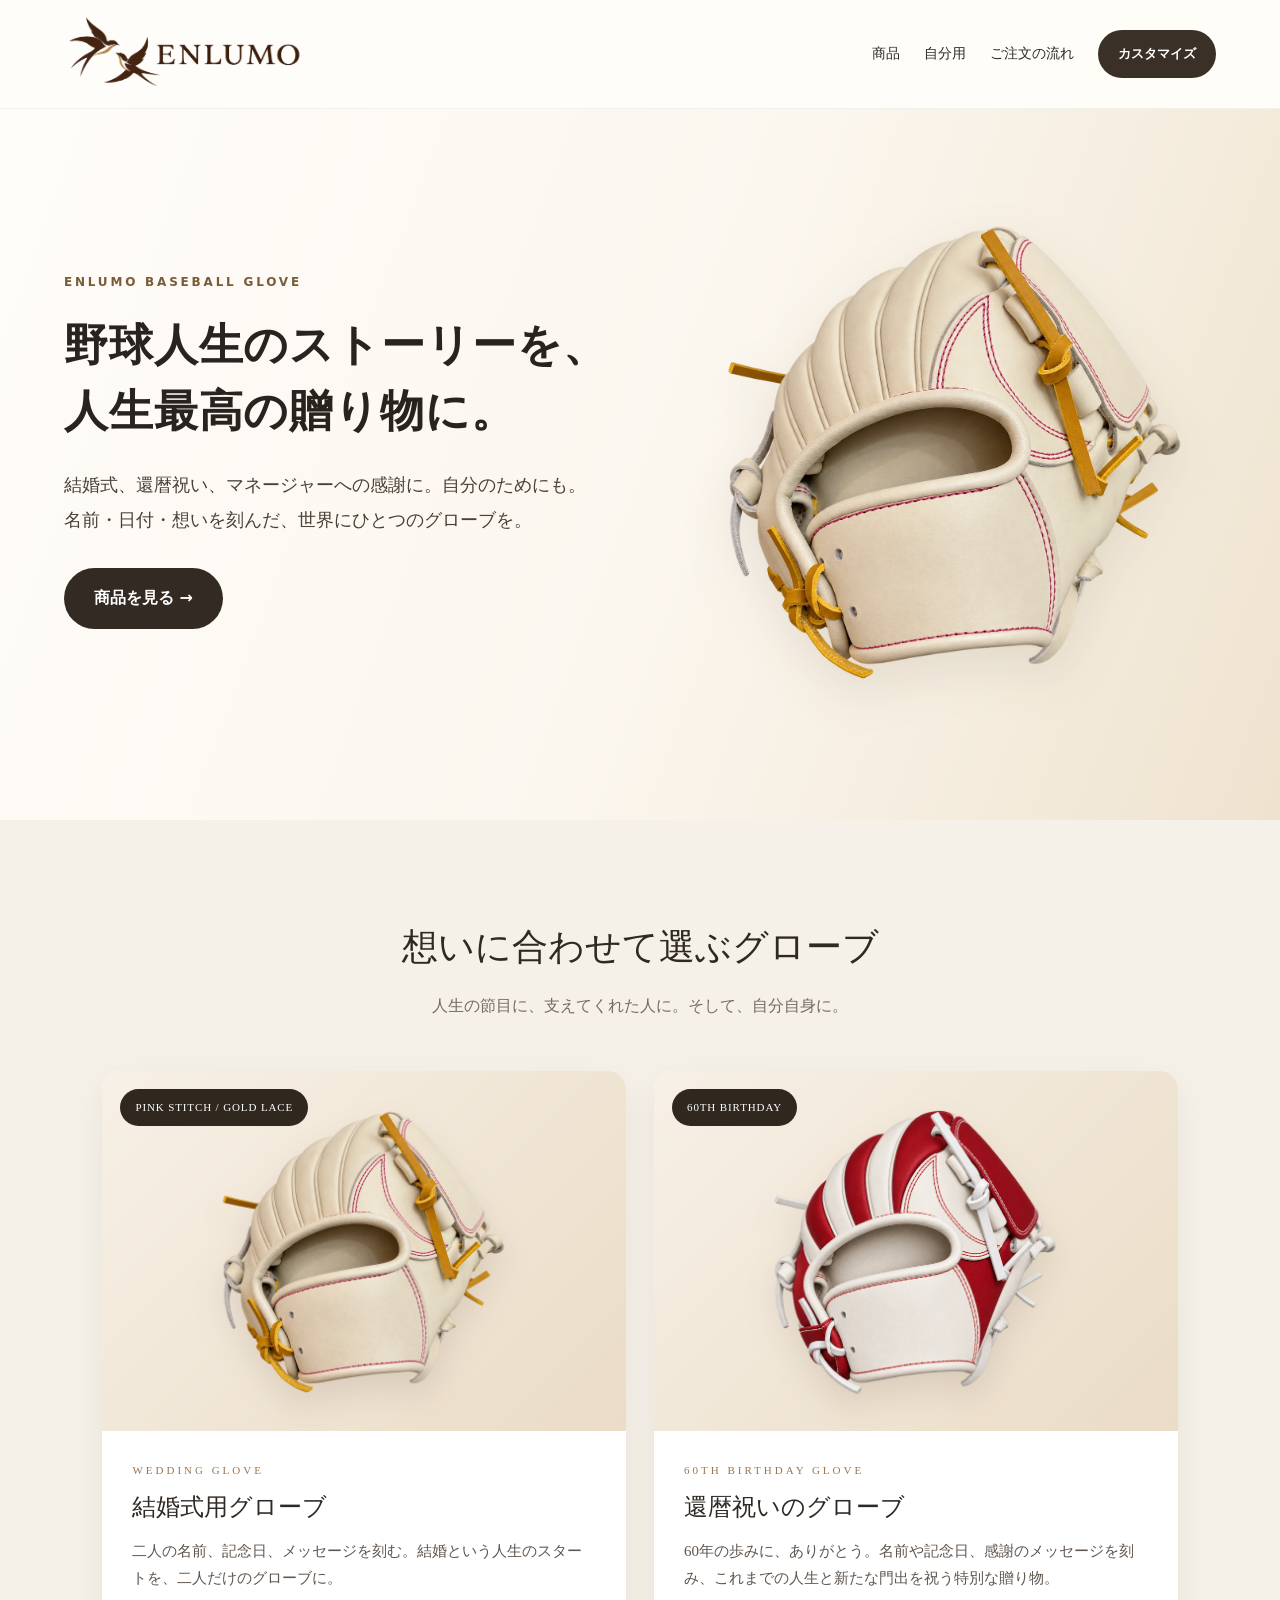
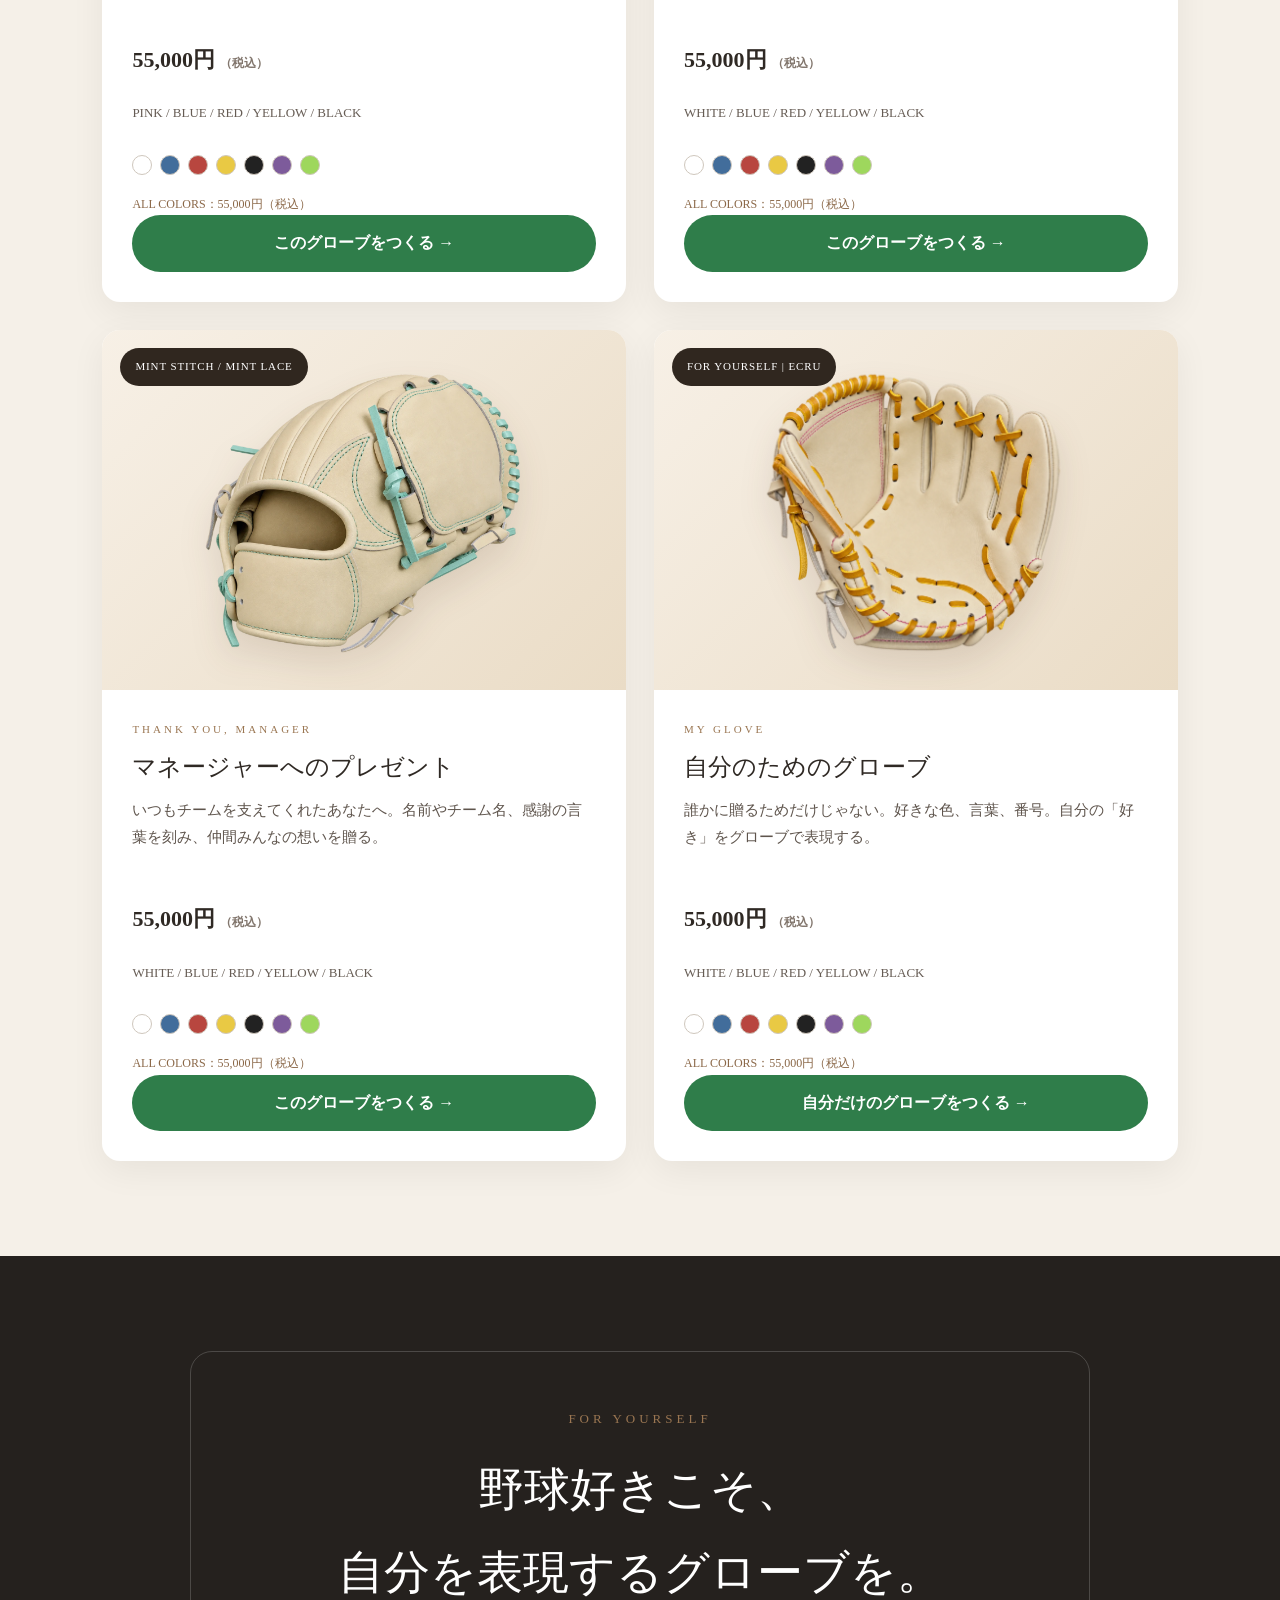
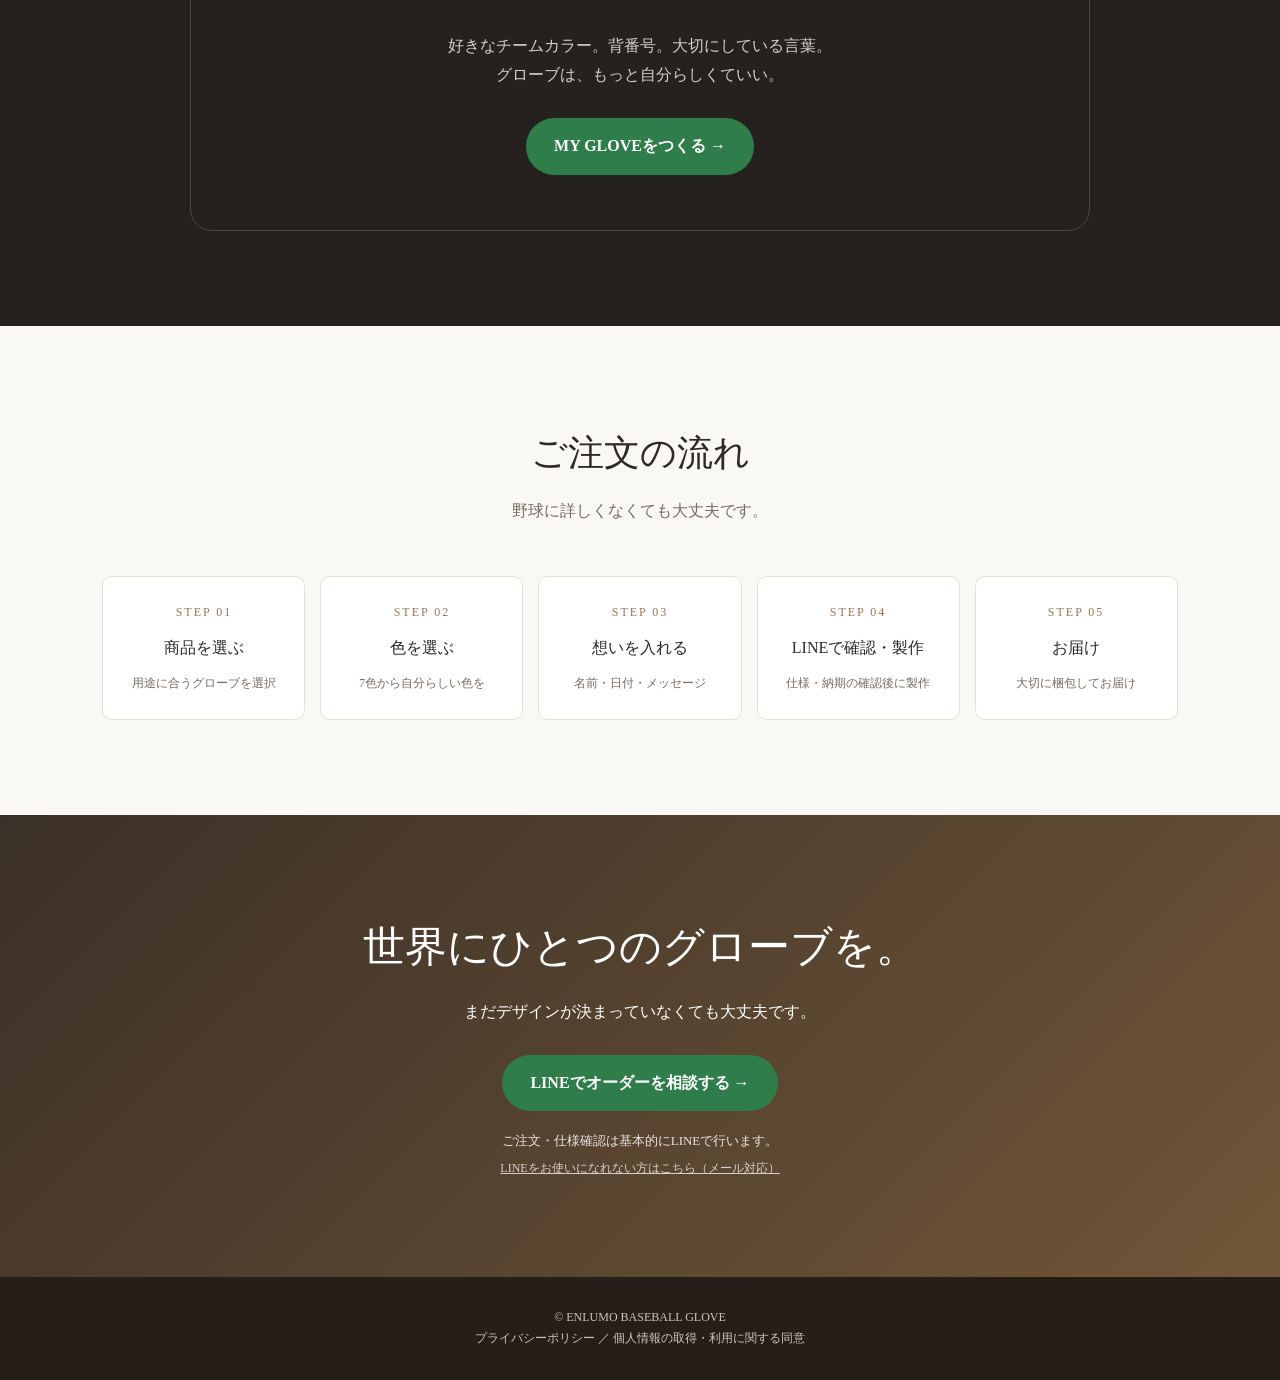
==== index.html @ dfb8d2dd "Update glove order and privacy experience" ====
<!DOCTYPE html>
<html lang="ja">
<head>
  <meta charset="UTF-8">
  <meta name="viewport" content="width=device-width, initial-scale=1.0">
  <title>ENLUMO｜野球好きな誰かにとって、一生の思い出になる。</title>
  <meta name="description" content="結婚式、卒団、自分用、野球観戦。想いを世界にひとつのグローブにするENLUMO。">

  <!-- Google Analytics 4
       下の G-XXXXXXXXXX を取得した測定IDに置き換えると、
       ページ閲覧・商品クリック・購入ボタンクリック等を計測できます。 -->
  <script async src="https://www.googletagmanager.com/gtag/js?id=G-XXXXXXXXXX"></script>
  <script>
    window.dataLayer = window.dataLayer || [];
    function gtag(){dataLayer.push(arguments);}
    gtag('js', new Date());
    gtag('config', 'G-XXXXXXXXXX');
  </script>

  <style>
    *{margin:0;padding:0;box-sizing:border-box}
    html{scroll-behavior:smooth}
    body{
      font-family:"Hiragino Mincho ProN","Yu Mincho",serif;
      color:#2f2924;background:#faf8f4;line-height:1.8;
    }
    a{text-decoration:none;color:inherit}
    header{
      position:fixed;top:0;width:100%;z-index:100;padding:16px 6%;
      display:flex;justify-content:space-between;align-items:center;
      background:rgba(250,248,244,.92);backdrop-filter:blur(10px);
      border-bottom:1px solid rgba(0,0,0,.05)
    }
  .logo{
  display:flex;
  align-items:center;
  gap:14px;
  text-decoration:none;
  flex-shrink:0;
}

/* ライオン */
.logo-lion{
  display:block;
  width:75px;
  height:68px;
  object-fit:contain;
}

/* ENLUMO */
.logo-name{
  font-family:Georgia,"Times New Roman",serif;
  font-size:36px;
  font-weight:400;
  letter-spacing:5px;
  line-height:1;
  color:#8a5a20;
}
    /* 商品カード画像：サイズを統一して枠の歪みを防ぐ */
    .product-visual{
      position:relative;
      height:360px;
      padding:32px;
      display:flex;
      align-items:center;
      justify-content:center;
      overflow:hidden;
      background:linear-gradient(135deg,#f7f0e6 0%,#eadcc6 100%);
    }
    .product-visual img{
      display:block;
      width:100%;
      height:100%;
      object-fit:contain;
      filter:drop-shadow(0 16px 16px rgba(70,45,25,.12));
    }
    .wedding-glove-img,.graduation-glove-img,.personal-glove-img{
      max-width:100%;
      max-height:100%;
    }
    .popular-badge{
      position:absolute;
      top:18px;
      left:18px;
      z-index:3;
      padding:9px 15px;
      border-radius:999px;
      background:#30271f;
      color:#fff;
      font-size:11px;
      letter-spacing:.08em;
    }
    nav{display:flex;gap:22px;align-items:center;font-size:13px}
    .header-btn{background:#3b3027;color:#fff;padding:10px 18px;border-radius:30px}
    .purchase-btn{
      display:inline-block;background:#2f7d4a;color:#fff;padding:14px 28px;
      border-radius:40px;font-weight:700;transition:.25s;border:none;cursor:pointer
    }
    .purchase-btn:hover{transform:translateY(-2px);filter:brightness(.94)}
    .main-btn{
      display:inline-block;background:#3b3027;color:#fff;padding:16px 32px;
      border-radius:40px;transition:.25s
    }
    .main-btn:hover{transform:translateY(-2px);opacity:.88}

    /* Opening */
    #opening{
      position:fixed;inset:0;z-index:9999;display:flex;align-items:center;justify-content:center;
      text-align:center;color:#3b3027;background:radial-gradient(circle at 50% 45%,#fffdf8,#ede5d8 70%);
      backdrop-filter:blur(12px);opacity:1;visibility:visible;pointer-events:auto;
    }
    #opening.is-leaving{animation:openingOut 1s ease 2.6s forwards}
    #opening::before{
      content:"";position:absolute;inset:-20px;
      background:radial-gradient(circle at center,rgba(255,255,255,.13),transparent 45%);
      filter:blur(18px)
    }
    .opening-copy{position:relative;padding:24px;width:100%;animation:copyIn 1.2s ease both}
    .opening-logo{display:block;width:min(620px,82vw);max-height:62vh;object-fit:contain;margin:auto;filter:drop-shadow(0 14px 35px rgba(0,0,0,.18))}
    .opening-copy .opening-logo{margin-bottom:28px}
    .opening-copy small{display:block;letter-spacing:5px;margin-bottom:20px;opacity:.78}
    .opening-copy h1{font-size:clamp(30px,5vw,62px);font-weight:400;line-height:1.55}
    @keyframes copyIn{from{opacity:0;transform:translateY(12px);filter:blur(8px)}to{opacity:1;transform:none;filter:blur(0)}}
    @keyframes openingOut{from{opacity:1;visibility:visible}to{opacity:0;visibility:hidden;pointer-events:none}}

    .hero{
      min-height:100vh;
      padding:145px 5% 85px;
      display:flex;
      align-items:center;
      background:
        radial-gradient(ellipse 78% 88% at 68% 48%,
          rgba(224,204,174,.82) 0%,
          rgba(238,225,205,.68) 46%,
          rgba(250,248,244,0) 78%),
        #faf8f4;
    }
    .hero-inner{width:100%;max-width:1420px;margin:auto;display:grid;grid-template-columns:minmax(0,.9fr) minmax(0,1.1fr);gap:38px;align-items:center}
    .eyebrow{font-size:13px;letter-spacing:4px;color:#9a7652;margin-bottom:18px}
    .hero h1 span{
  display:block;
  white-space:nowrap;
}
    .hero-text p{font-size:17px;margin-bottom:32px}
    .glove-box{
  position:relative;
  display:flex;
  align-items:flex-end;
  justify-content:center;

  background:transparent;
  box-shadow:none;
  border-radius:0;
  overflow:visible;

  min-height:610px;
}

.hero-glove{
  position:relative;
  z-index:2;

  display:block;
  width:100%;
  max-width:830px;
  height:auto;

  object-fit:contain;

  filter:none;
}

.glove-box img{
  display:block;
  height:auto;
  object-fit:contain;
}

    section{padding:95px 8%}
    .container{max-width:1200px;margin:auto}
    .section-title{text-align:center;font-size:36px;font-weight:400;margin-bottom:12px}
    .section-lead{text-align:center;color:#766b61;margin-bottom:50px}
    .products{background:#f5f0e8}
    .product-grid{display:grid;grid-template-columns:repeat(2,minmax(0,1fr));gap:28px;align-items:stretch}
    .product-card{
      position:relative;background:#fff;border-radius:18px;overflow:hidden;
      box-shadow:0 10px 35px rgba(0,0,0,.06);display:flex;flex-direction:column;min-width:0
    }
    .product-image{
      height:245px;display:flex;justify-content:center;align-items:center;font-size:105px;
      background:linear-gradient(135deg,#eee5d7,#d8c4a7)
    }
    .product-content{padding:30px;display:flex;flex-direction:column;flex:1}
    .product-label{font-size:11px;letter-spacing:3px;color:#9a7652;margin-bottom:6px}
    .product-content h3{font-size:24px;font-weight:400;margin-bottom:8px}
    .product-copy{font-size:15px;color:#5f554d;margin-bottom:18px}
    .price{font-size:22px;font-weight:700;margin:12px 0 4px}
    .tax{font-size:12px;color:#82766d}
    .colors{margin:18px 0;font-size:13px;color:#665c54}
    .premium{font-size:12px;color:#8b6848;margin-top:7px}
    .popular{
      position:absolute;top:16px;left:16px;z-index:2;background:#2f2924;color:white;
      padding:7px 12px;border-radius:30px;font-size:11px;letter-spacing:1px
    }
    .color-dots{display:flex;gap:8px;margin:12px 0}
    .dot{width:20px;height:20px;border-radius:50%;border:1px solid #cfc7bd}
    .white{background:#fff}.blue{background:#426d9b}.red{background:#b8463f}
    .yellow{background:#e9c944}.black{background:#222}.purple{background:#7d5b9b}.lime{background:#9ed75d}
    .self-section{background:#25211e;color:#fff}
    .self-section .section-lead{color:#d6cec7}
    .self-card{max-width:900px;margin:auto;text-align:center;padding:55px 35px;border:1px solid rgba(255,255,255,.18);border-radius:22px}
    .self-card h3{font-size:clamp(28px,4vw,46px);font-weight:400;margin-bottom:18px}
    .self-card p{color:#d6cec7;margin-bottom:28px}
    .interior{background:#fff}
    .interior-head{text-align:center;max-width:800px;margin:0 auto 45px}
    .interior-head .question{font-size:18px;color:#9a7652;margin-bottom:10px}
    .interior-head h2{font-size:clamp(30px,5vw,48px);font-weight:400}
    .interior-grid{display:grid;grid-template-columns:repeat(3,1fr);gap:22px}
    .interior-card{background:#faf8f4;padding:34px 25px;border-radius:16px;text-align:center}
    .interior-icon{font-size:55px;margin-bottom:15px}
    .interior-card h3{font-weight:500;margin-bottom:8px}
    .interior-card p{font-size:13px;color:#766b61}
    .flow{background:#faf8f4}
    .flow-grid{display:grid;grid-template-columns:repeat(5,1fr);gap:15px}
    .flow-card{text-align:center;padding:25px 15px;border:1px solid #e8dfd4;border-radius:10px;background:#fff}
    .step{font-size:12px;color:#9a7652;letter-spacing:2px}
    .flow-card h3{font-size:16px;margin:10px 0;font-weight:500}
    .flow-card p{font-size:12px;color:#766b61}
    .cta{background:linear-gradient(135deg,#3b3027,#715638);color:#fff;text-align:center}
    .cta .section-title{font-size:42px}.cta p{margin-bottom:28px}
    footer{background:#251e19;color:#cfc6bd;text-align:center;padding:30px;font-size:12px}

    .product-copy{min-height:72px}
    .product-content .purchase-btn{
      margin-top:auto;
      width:100%;
      text-align:center;
      box-sizing:border-box;
    }
    .product-content br{display:none}

    @media(max-width:1100px) and (min-width:851px){
      .product-grid{grid-template-columns:repeat(2,minmax(0,1fr))}
    }

    @media(max-width:850px){
      nav a:not(.header-btn){display:none}
     .logo-lion{
  width:52px;
  height:48px;
}

.logo-name{
  font-size:24px;
  letter-spacing:3px;
}
      .hero{padding:120px 7% 60px}
      .hero-inner{grid-template-columns:1fr;gap:20px}
      .hero-text{text-align:center}.glove-box{min-height:390px}.hero-glove{width:100%;max-width:620px}
      section{padding:70px 6%}.section-title{font-size:28px}
      .product-grid,.interior-grid,.flow-grid{grid-template-columns:1fr}
      .product-visual{height:330px;padding:24px}
      .product-image{height:210px}
    }
  
    /* Readable, balanced introduction */
    header{padding:14px clamp(20px,5vw,72px);gap:20px;background:rgba(255,253,249,.97)}
    nav{font-size:14px;gap:24px;font-family:system-ui,-apple-system,sans-serif}
    .header-btn{font-size:13px;font-weight:650;padding:12px 20px;white-space:nowrap}
    .hero{min-height:min(820px,100svh);padding:146px clamp(24px,5vw,84px) 64px;background:linear-gradient(110deg,#fffdfa 0%,#fbf6ee 55%,#efe3cf 100%)}
    .hero-inner{max-width:1360px;grid-template-columns:minmax(0,1.12fr) minmax(0,1fr);gap:48px}
    .hero-text{min-width:0}.hero .eyebrow{font:700 12px/1.5 system-ui,-apple-system,sans-serif;letter-spacing:2.8px;color:#795b38;margin-bottom:22px}
    .hero h1{font-size:clamp(34px,3.4vw,56px);font-weight:600;line-height:1.5;letter-spacing:.02em;color:#29231f;margin-bottom:24px}
    .hero-text p{font-size:18px;line-height:1.95;color:#4a4038;margin-bottom:30px}
    .hero .main-btn{font-family:system-ui,-apple-system,sans-serif;font-size:16px;font-weight:650;min-height:54px;padding:16px 30px;background:#332a23}
    .glove-box{min-width:0;min-height:420px;align-items:center}.hero-glove{width:100%;max-width:600px;filter:drop-shadow(0 18px 24px rgba(73,50,24,.10))}
    @media(max-width:850px){
      header{padding:10px 20px;gap:12px}nav{gap:0}.header-btn{padding:11px 16px}
      .hero{padding:114px 22px 44px;min-height:auto;background:linear-gradient(150deg,#fffdfa 0%,#f7f0e5 75%,#eee0ca 100%)}
      .hero-inner{grid-template-columns:1fr;gap:24px}.hero-text{text-align:left}
      .hero .eyebrow{font-size:11px;letter-spacing:2px;margin-bottom:16px}
      .hero h1{font-size:clamp(23px,6.9vw,40px);line-height:1.55;margin-bottom:18px;letter-spacing:0}
      .hero-text p{font-size:16px;line-height:1.9;margin-bottom:24px}.hero-text p br{display:none}
      .hero .main-btn{width:100%;max-width:360px;min-height:52px;text-align:center;font-size:16px}
      .glove-box{min-height:0}.hero-glove{width:100%;max-width:440px;max-height:380px;object-fit:contain}
    }
    @media(prefers-reduced-motion:reduce){html{scroll-behavior:auto}*{animation:none!important;transition:none!important}}

  </style>
<link rel="stylesheet" href="./brand.css"></head>
<body>
  <div id="opening" aria-hidden="true">
    <div class="opening-copy">
      <img class="opening-logo" src="./enlumo-logo-swallows.webp" alt="" width="620" height="202" fetchpriority="high">
      <h1>野球好きな誰かにとって、<br>一生の思い出になる。</h1>
    </div>
  </div>

 <header>
  <a href="./index.html" class="logo" aria-label="ENLUMO トップへ">
<img class="brand-lockup" src="./enlumo-logo-swallows.webp" alt="ENLUMO" width="240" height="52">
  </a>

  <nav>
    <a href="#products">商品</a>
    <a href="#personal">自分用</a>
    <a href="#flow">ご注文の流れ</a>
    <a href="./custom/" class="sim-btn header-btn">カスタマイズ</a>
  </nav>
</header>

  <main>
    <section class="hero">
      <div class="hero-inner">
        <div class="hero-text">
          <div class="eyebrow">ENLUMO BASEBALL GLOVE</div>
          <h1>野球人生のストーリーを、<br>
            人生最高の贈り物に。
          </h1>
          <p>結婚式、還暦祝い、マネージャーへの感謝に。自分のためにも。<br>
          名前・日付・想いを刻んだ、世界にひとつのグローブを。</p>
          <a href="#products" class="main-btn" onclick="track('hero_products')">商品を見る →</a>
        </div>
        <div class="glove-box">
  <img
    src="./enlumo-photo-gold-hero.webp"
    alt="ENLUMO オリジナルグローブ"
    class="hero-glove"
  >
</div>
      </div>
    </section>

    <section class="products" id="products">
      <div class="container">
        <h2 class="section-title">想いに合わせて選ぶグローブ</h2>
        <p class="section-lead">人生の節目に、支えてくれた人に。そして、自分自身に。</p>
        <div class="product-grid">

          <article class="product-card">
            <div class="product-visual wedding-visual">
  <span class="popular-badge">PINK STITCH / GOLD LACE</span>

  <img
    src="./enlumo-photo-gold-hero.webp"
    alt="ENLUMO 結婚式用グローブ"
    class="wedding-glove-img"
  >
</div>
            <div class="product-content">
              <div class="product-label">WEDDING GLOVE</div>
              <h3>結婚式用グローブ</h3>
              <p class="product-copy">二人の名前、記念日、メッセージを刻む。結婚という人生のスタートを、二人だけのグローブに。</p>
              <div class="price">55,000円 <span class="tax">（税込）</span></div>
              <div class="colors">PINK / BLUE / RED / YELLOW / BLACK</div>
              <div class="color-dots"><i class="dot white"></i><i class="dot blue"></i><i class="dot red"></i><i class="dot yellow"></i><i class="dot black"></i><i class="dot purple"></i><i class="dot lime"></i></div>
              <div class="premium">ALL COLORS：55,000円（税込）</div>
              <br><a href="./custom/" class="purchase-btn" onclick="track('buy_wedding')">このグローブをつくる →</a>
            </div>
          </article>

          <article class="product-card">
            <div class="product-visual graduation-visual">
              <span class="popular-badge">60TH BIRTHDAY</span>
              <img src="./enlumo-kanreki-red-white.webp"
                   alt="ENLUMO 還暦祝いのグローブ"
                   class="graduation-glove-img">
            </div>
            <div class="product-content">
              <div class="product-label">60TH BIRTHDAY GLOVE</div>
              <h3>還暦祝いのグローブ</h3>
              <p class="product-copy">60年の歩みに、ありがとう。名前や記念日、感謝のメッセージを刻み、これまでの人生と新たな門出を祝う特別な贈り物。</p>
              <div class="price">55,000円 <span class="tax">（税込）</span></div>
              <div class="colors">WHITE / BLUE / RED / YELLOW / BLACK</div>
              <div class="color-dots"><i class="dot white"></i><i class="dot blue"></i><i class="dot red"></i><i class="dot yellow"></i><i class="dot black"></i><i class="dot purple"></i><i class="dot lime"></i></div>
              <div class="premium">ALL COLORS：55,000円（税込）</div>
              <br><a href="./custom/" class="purchase-btn" onclick="track('buy_kanreki')">このグローブをつくる →</a>
            </div>
          </article>

          <article class="product-card">
            <div class="product-visual graduation-visual">
              <span class="popular-badge">MINT STITCH / MINT LACE</span>
              <img src="./enlumo-photo-mint-hero.webp"
                   alt="ENLUMO マネージャーへのプレゼント"
                   class="graduation-glove-img">
            </div>
            <div class="product-content">
              <div class="product-label">THANK YOU, MANAGER</div>
              <h3>マネージャーへのプレゼント</h3>
              <p class="product-copy">いつもチームを支えてくれたあなたへ。名前やチーム名、感謝の言葉を刻み、仲間みんなの想いを贈る。</p>
              <div class="price">55,000円 <span class="tax">（税込）</span></div>
              <div class="colors">WHITE / BLUE / RED / YELLOW / BLACK</div>
              <div class="color-dots"><i class="dot white"></i><i class="dot blue"></i><i class="dot red"></i><i class="dot yellow"></i><i class="dot black"></i><i class="dot purple"></i><i class="dot lime"></i></div>
              <div class="premium">ALL COLORS：55,000円（税込）</div>
              <br><a href="./custom/" class="purchase-btn" onclick="track('buy_manager')">このグローブをつくる →</a>
            </div>
          </article>



          <article class="product-card" id="myglove">
            <div class="product-visual personal-visual">
              <span class="popular-badge">FOR YOURSELF | ECRU</span>
              <img src="./custom/photo-front.webp"
                   alt="ENLUMO 自分のためのグローブ"
                   class="personal-glove-img">
            </div>
            <div class="product-content">
              <div class="product-label">MY GLOVE</div>
              <h3>自分のためのグローブ</h3>
              <p class="product-copy">誰かに贈るためだけじゃない。好きな色、言葉、番号。自分の「好き」をグローブで表現する。</p>
              <div class="price">55,000円 <span class="tax">（税込）</span></div>
              <div class="colors">WHITE / BLUE / RED / YELLOW / BLACK</div>
              <div class="color-dots"><i class="dot white"></i><i class="dot blue"></i><i class="dot red"></i><i class="dot yellow"></i><i class="dot black"></i><i class="dot purple"></i><i class="dot lime"></i></div>
              <div class="premium">ALL COLORS：55,000円（税込）</div>
              <br><a href="./custom/" class="purchase-btn" onclick="track('buy_myglove')">自分だけのグローブをつくる →</a>
            </div>
          </article>

        </div>
      </div>
    </section>

    <section class="self-section" id="personal">
      <div class="container">
        <div class="self-card">
          <div class="eyebrow">FOR YOURSELF</div>
          <h3>野球好きこそ、<br>自分を表現するグローブを。</h3>
          <p>好きなチームカラー。背番号。大切にしている言葉。<br>グローブは、もっと自分らしくていい。</p>
          <a href="./custom/" class="purchase-btn" onclick="track('myglove_cta')">MY GLOVEをつくる →</a>
        </div>
      </div>
    </section>

    <section class="flow" id="flow">
      <div class="container">
        <h2 class="section-title">ご注文の流れ</h2>
        <p class="section-lead">野球に詳しくなくても大丈夫です。</p>
        <div class="flow-grid">
          <div class="flow-card"><div class="step">STEP 01</div><h3>商品を選ぶ</h3><p>用途に合うグローブを選択</p></div>
          <div class="flow-card"><div class="step">STEP 02</div><h3>色を選ぶ</h3><p>7色から自分らしい色を</p></div>
          <div class="flow-card"><div class="step">STEP 03</div><h3>想いを入れる</h3><p>名前・日付・メッセージ</p></div>
          <div class="flow-card"><div class="step">STEP 04</div><h3>LINEで確認・製作</h3><p>仕様・納期の確認後に製作</p></div>
          <div class="flow-card"><div class="step">STEP 05</div><h3>お届け</h3><p>大切に梱包してお届け</p></div>
        </div>
      </div>
    </section>

    <section class="cta">
      <div class="container">
        <h2 class="section-title">世界にひとつのグローブを。</h2>
        <p>まだデザインが決まっていなくても大丈夫です。</p>
        <a href="https://lin.ee/WQajS4j" target="_blank" rel="noopener noreferrer" class="purchase-btn" onclick="track('bottom_contact')">LINEでオーダーを相談する →</a>
        <p style="font-size:13px;margin:18px 0 0;opacity:.85">ご注文・仕様確認は基本的にLINEで行います。</p>
        <a href="./contact.html?method=email" style="font-size:12px;text-decoration:underline;opacity:.75">LINEをお使いになれない方はこちら（メール対応）</a>
      </div>
    </section>
  </main>

  <footer>© ENLUMO BASEBALL GLOVE<br><a href="./privacy.html#privacy-policy">プライバシーポリシー</a> ／ <a href="./consent.html">個人情報の取得・利用に関する同意</a></footer>

  <script>
    // GA4 カスタムイベント。測定ID設定後に商品別クリックを確認できます。
    function track(eventName){
      if(typeof gtag === 'function'){
        gtag('event', eventName, {
          page_path: location.pathname,
          page_title: document.title
        });
      }
    }
    // どのセクションまで見られたかを計測
    const seen = new Set();
    const observer = new IntersectionObserver(entries => {
      entries.forEach(entry => {
        if(entry.isIntersecting && entry.target.id && !seen.has(entry.target.id)){
          seen.add(entry.target.id);
          track('view_section_' + entry.target.id);
        }
      });
    }, {threshold:.35});
    document.querySelectorAll('section[id]').forEach(el => observer.observe(el));
  </script>
  <script>
    // Show the ENLUMO introduction on every visit, including browser back/forward restores.
    (() => {
      const overlay = document.getElementById('opening');
      if (!overlay) return;
      const reducedMotion = window.matchMedia('(prefers-reduced-motion: reduce)');
      let reducedMotionTimer;
      const finishIntro = () => {
        overlay.hidden = true;
        overlay.setAttribute('aria-hidden', 'true');
      };
      const playIntro = () => {
        window.clearTimeout(reducedMotionTimer);
        overlay.hidden = false;
        overlay.setAttribute('aria-hidden', 'false');
        overlay.classList.remove('is-leaving');
        void overlay.offsetWidth;
        if (reducedMotion.matches) {
          // Keep the branded opening screen visible without motion.
          reducedMotionTimer = window.setTimeout(finishIntro, 2200);
          return;
        }
        overlay.classList.add('is-leaving');
      };
      overlay.addEventListener('animationend', event => {
        if (event.animationName === 'openingOut') {
          overlay.setAttribute('aria-hidden', 'true');
          overlay.hidden = true;
        }
      });
      window.addEventListener('pageshow', playIntro);
    })();
  </script>
</body>
</html>
---- brand.css ----
/* ENLUMO brand lockup */
.brand-lockup{display:block;width:240px;height:80px;object-fit:contain;object-position:center;max-width:none}
.site-brand{display:inline-flex;align-items:center;flex-shrink:0;text-decoration:none}
@media(max-width:600px){.brand-lockup{width:180px;height:60px}header .back,header .back-btn{max-width:45%;text-align:right;line-height:1.5;font-size:12px}}

@media(max-width:360px){.brand-lockup{width:150px;height:50px}}
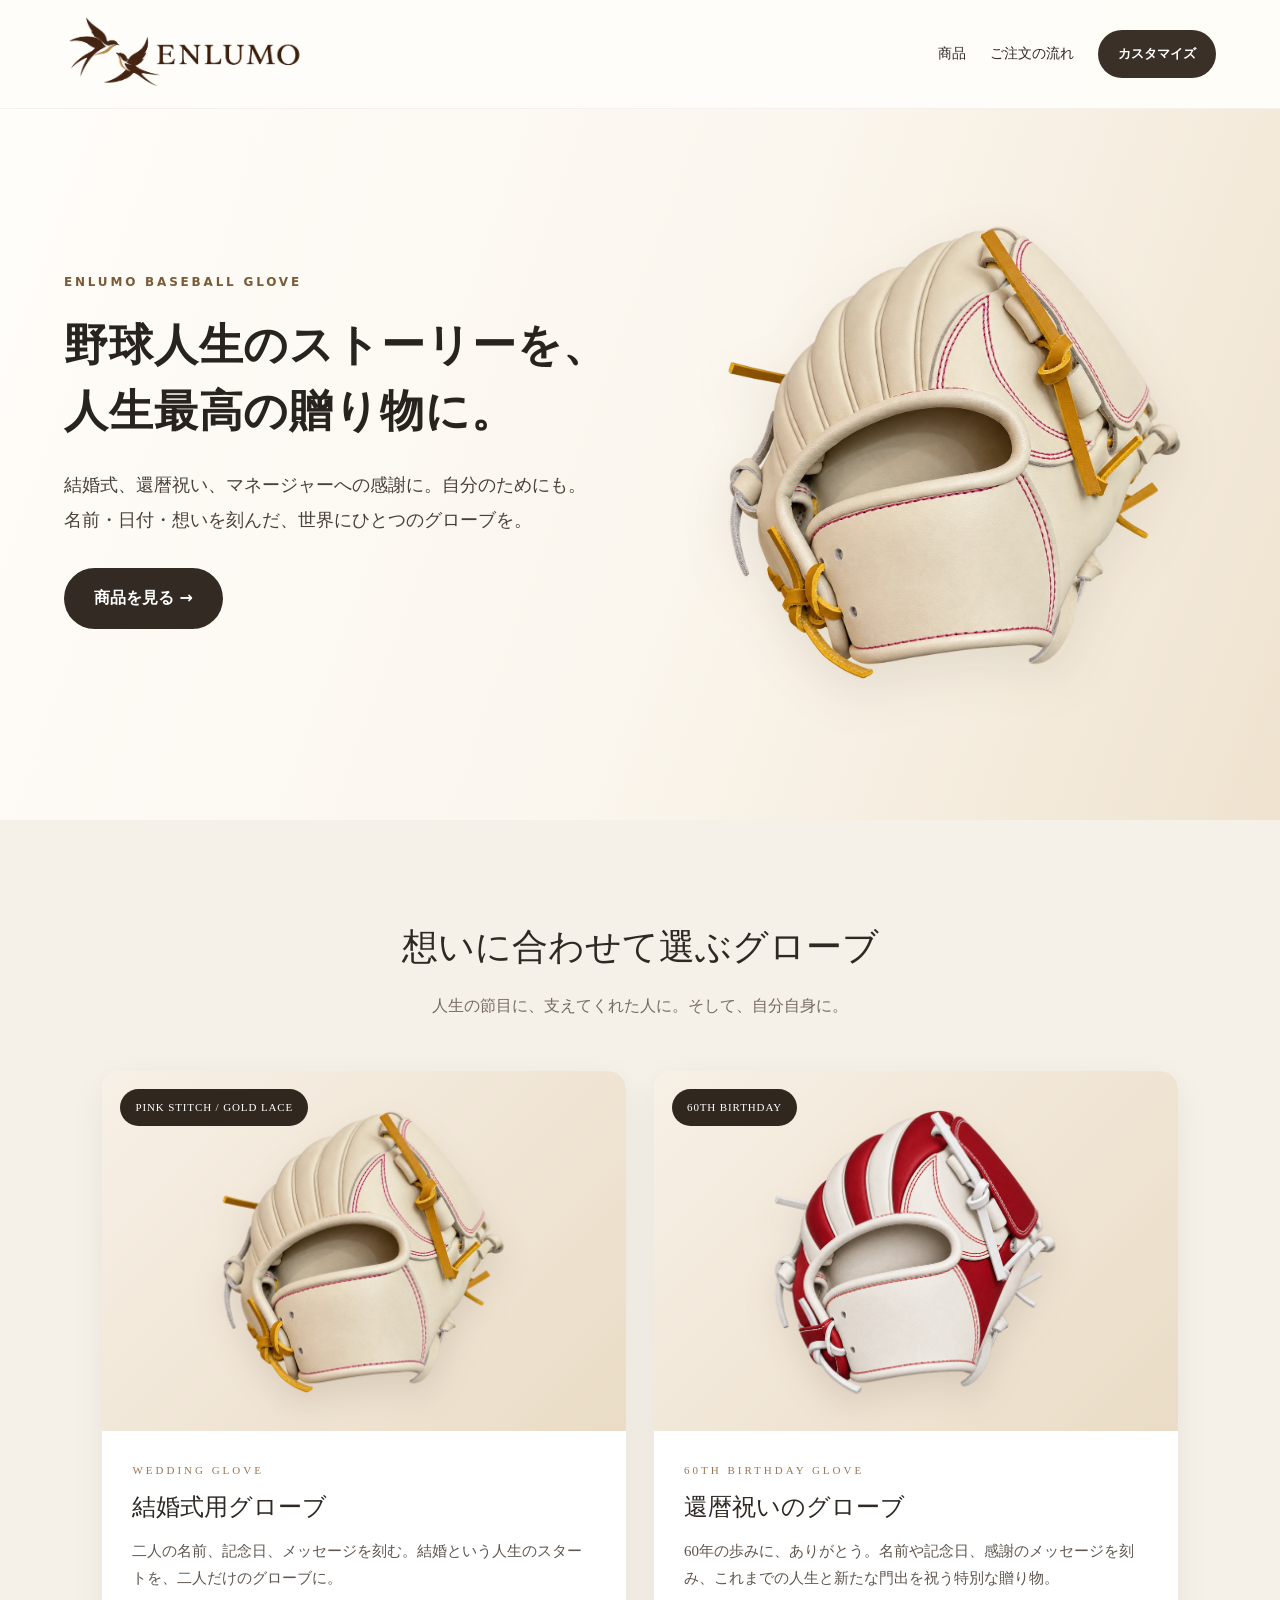
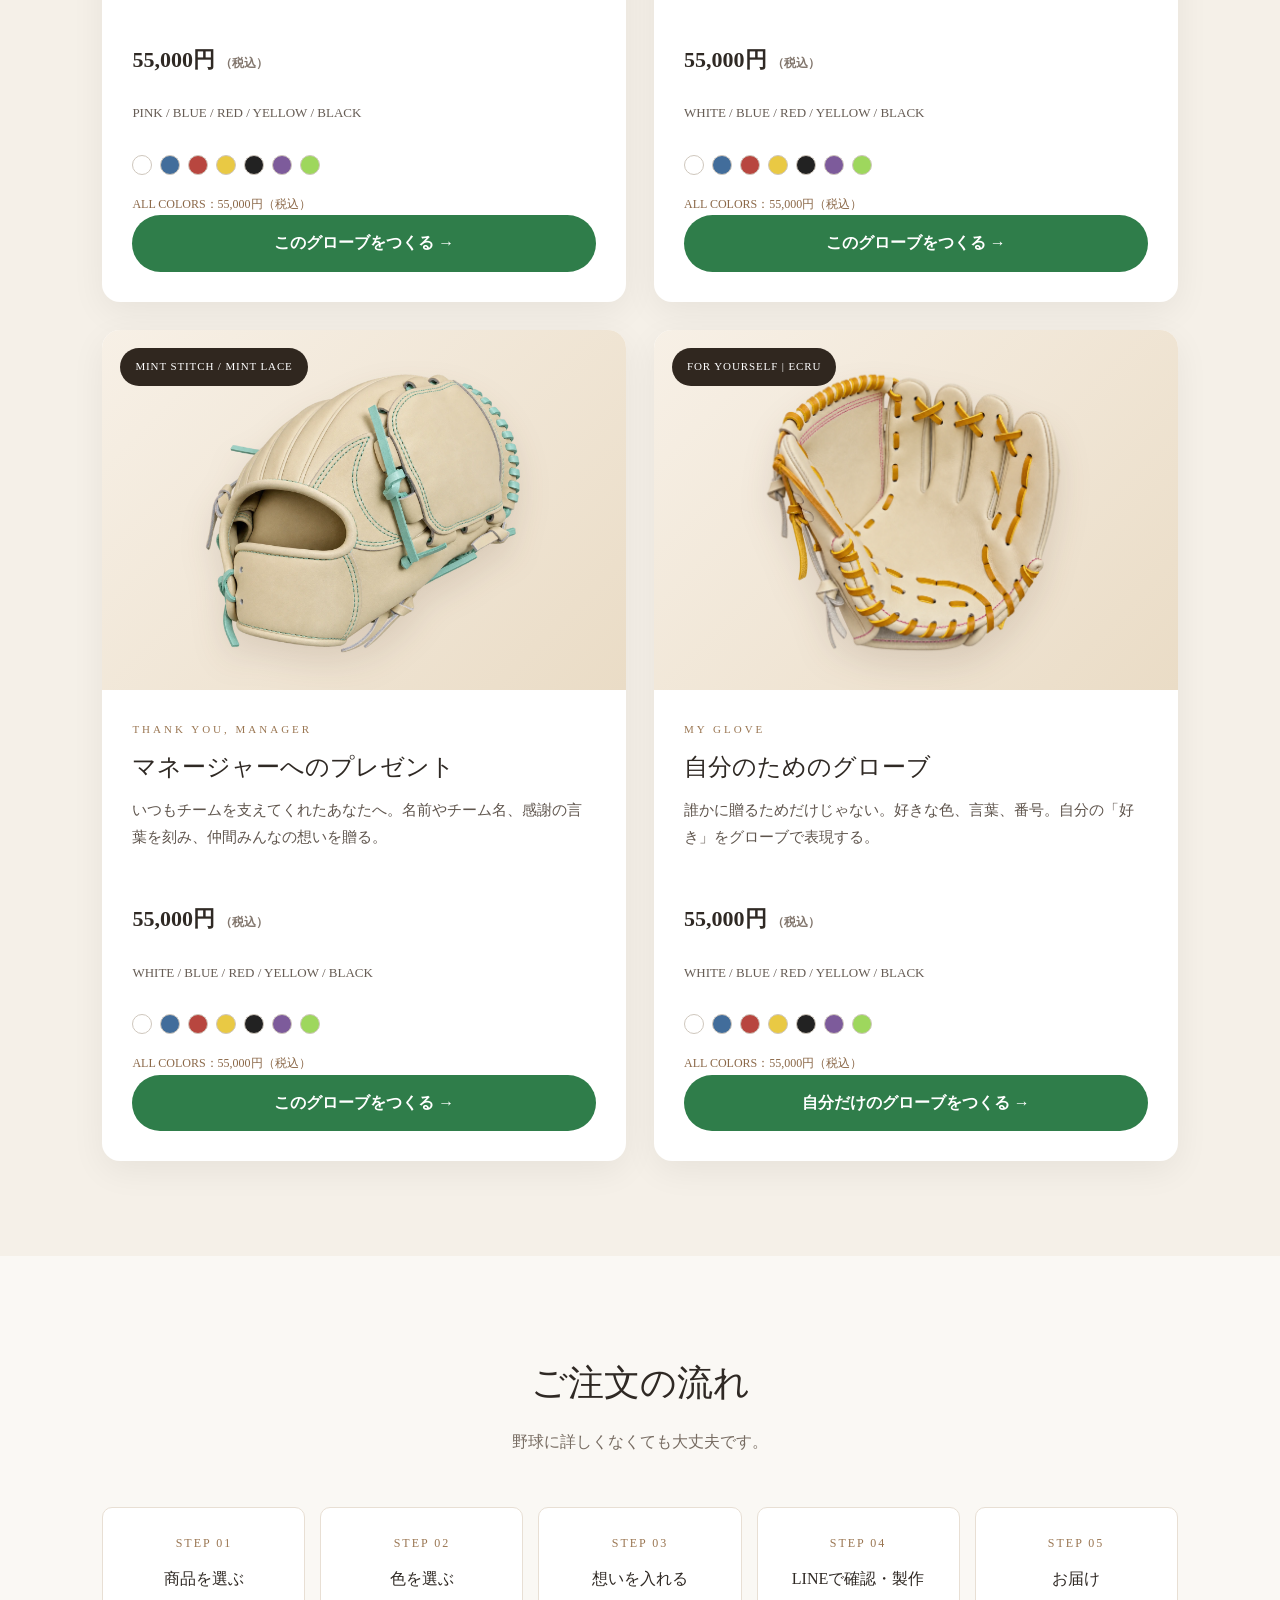
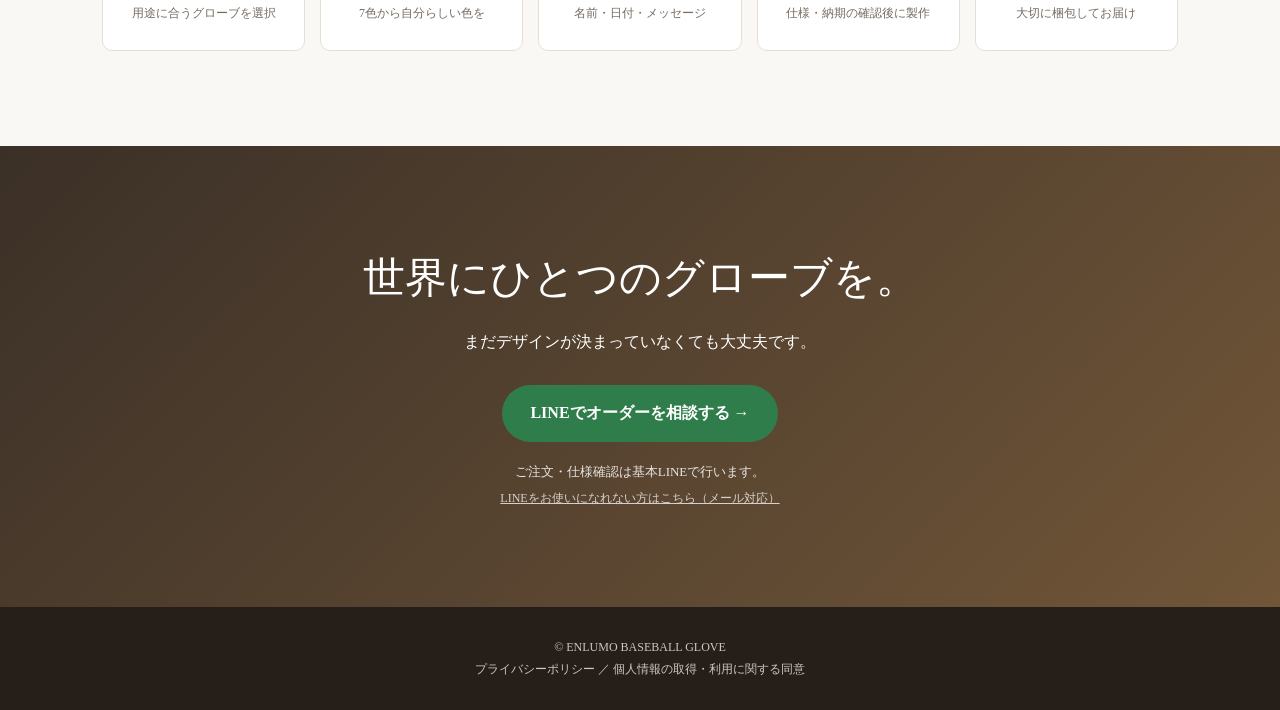
==== commit 37e160a4: "Simplify homepage navigation and personal CTA" ====
--- a/index.html
+++ b/index.html
@@ -109,7 +109,11 @@
       text-align:center;color:#3b3027;background:radial-gradient(circle at 50% 45%,#fffdf8,#ede5d8 70%);
       backdrop-filter:blur(12px);opacity:1;visibility:visible;pointer-events:auto;
     }
+    #opening[hidden]{display:none}
     #opening.is-leaving{animation:openingOut 1s ease 2.6s forwards}
+    @media(max-width:850px){
+      #opening{backdrop-filter:none}
+    }
     #opening::before{
       content:"";position:absolute;inset:-20px;
       background:radial-gradient(circle at center,rgba(255,255,255,.13),transparent 45%);
@@ -121,7 +125,7 @@
     .opening-copy small{display:block;letter-spacing:5px;margin-bottom:20px;opacity:.78}
     .opening-copy h1{font-size:clamp(30px,5vw,62px);font-weight:400;line-height:1.55}
     @keyframes copyIn{from{opacity:0;transform:translateY(12px);filter:blur(8px)}to{opacity:1;transform:none;filter:blur(0)}}
-    @keyframes openingOut{from{opacity:1;visibility:visible}to{opacity:0;visibility:hidden;pointer-events:none}}
+    @keyframes openingOut{from{opacity:1}to{opacity:0}}
 
     .hero{
       min-height:100vh;
@@ -206,11 +210,6 @@
     .dot{width:20px;height:20px;border-radius:50%;border:1px solid #cfc7bd}
     .white{background:#fff}.blue{background:#426d9b}.red{background:#b8463f}
     .yellow{background:#e9c944}.black{background:#222}.purple{background:#7d5b9b}.lime{background:#9ed75d}
-    .self-section{background:#25211e;color:#fff}
-    .self-section .section-lead{color:#d6cec7}
-    .self-card{max-width:900px;margin:auto;text-align:center;padding:55px 35px;border:1px solid rgba(255,255,255,.18);border-radius:22px}
-    .self-card h3{font-size:clamp(28px,4vw,46px);font-weight:400;margin-bottom:18px}
-    .self-card p{color:#d6cec7;margin-bottom:28px}
     .interior{background:#fff}
     .interior-head{text-align:center;max-width:800px;margin:0 auto 45px}
     .interior-head .question{font-size:18px;color:#9a7652;margin-bottom:10px}
@@ -289,7 +288,7 @@
   </style>
 <link rel="stylesheet" href="./brand.css"></head>
 <body>
-  <div id="opening" aria-hidden="true">
+  <div id="opening" aria-hidden="true" hidden>
     <div class="opening-copy">
       <img class="opening-logo" src="./enlumo-logo-swallows.webp" alt="" width="620" height="202" fetchpriority="high">
       <h1>野球好きな誰かにとって、<br>一生の思い出になる。</h1>
@@ -303,7 +302,6 @@
 
   <nav>
     <a href="#products">商品</a>
-    <a href="#personal">自分用</a>
     <a href="#flow">ご注文の流れ</a>
     <a href="./custom/" class="sim-btn header-btn">カスタマイズ</a>
   </nav>
@@ -422,16 +420,6 @@
       </div>
     </section>
 
-    <section class="self-section" id="personal">
-      <div class="container">
-        <div class="self-card">
-          <div class="eyebrow">FOR YOURSELF</div>
-          <h3>野球好きこそ、<br>自分を表現するグローブを。</h3>
-          <p>好きなチームカラー。背番号。大切にしている言葉。<br>グローブは、もっと自分らしくていい。</p>
-          <a href="./custom/" class="purchase-btn" onclick="track('myglove_cta')">MY GLOVEをつくる →</a>
-        </div>
-      </div>
-    </section>
 
     <section class="flow" id="flow">
       <div class="container">
@@ -452,7 +440,7 @@
         <h2 class="section-title">世界にひとつのグローブを。</h2>
         <p>まだデザインが決まっていなくても大丈夫です。</p>
         <a href="https://lin.ee/WQajS4j" target="_blank" rel="noopener noreferrer" class="purchase-btn" onclick="track('bottom_contact')">LINEでオーダーを相談する →</a>
-        <p style="font-size:13px;margin:18px 0 0;opacity:.85">ご注文・仕様確認は基本的にLINEで行います。</p>
+        <p style="font-size:13px;margin:18px 0 0;opacity:.85">ご注文・仕様確認は基本LINEで行います。</p>
         <a href="./contact.html?method=email" style="font-size:12px;text-decoration:underline;opacity:.75">LINEをお使いになれない方はこちら（メール対応）</a>
       </div>
     </section>
@@ -483,36 +471,41 @@
     document.querySelectorAll('section[id]').forEach(el => observer.observe(el));
   </script>
   <script>
-    // Show the ENLUMO introduction on every visit, including browser back/forward restores.
     (() => {
       const overlay = document.getElementById('opening');
       if (!overlay) return;
+
       const reducedMotion = window.matchMedia('(prefers-reduced-motion: reduce)');
-      let reducedMotionTimer;
+      const compactLayout = window.matchMedia('(max-width: 850px)');
+      let dismissTimer;
       const finishIntro = () => {
+        window.clearTimeout(dismissTimer);
         overlay.hidden = true;
-        overlay.setAttribute('aria-hidden', 'true');
       };
       const playIntro = () => {
-        window.clearTimeout(reducedMotionTimer);
+        window.clearTimeout(dismissTimer);
+        overlay.classList.remove('is-leaving');
         overlay.hidden = false;
-        overlay.setAttribute('aria-hidden', 'false');
-        overlay.classList.remove('is-leaving');
         void overlay.offsetWidth;
+
+        const mobile = compactLayout.matches;
         if (reducedMotion.matches) {
-          // Keep the branded opening screen visible without motion.
-          reducedMotionTimer = window.setTimeout(finishIntro, 2200);
+          dismissTimer = window.setTimeout(finishIntro, mobile ? 1200 : 2200);
           return;
         }
         overlay.classList.add('is-leaving');
+        // Dismiss even when the browser skips the animationend event.
+        dismissTimer = window.setTimeout(finishIntro, 4300);
       };
+
       overlay.addEventListener('animationend', event => {
-        if (event.animationName === 'openingOut') {
-          overlay.setAttribute('aria-hidden', 'true');
-          overlay.hidden = true;
-        }
+        if (event.target === overlay && event.animationName === 'openingOut') finishIntro();
       });
-      window.addEventListener('pageshow', playIntro);
+      window.addEventListener('pagehide', finishIntro);
+      window.addEventListener('pageshow', event => {
+        if (event.persisted) playIntro();
+      });
+      playIntro();
     })();
   </script>
 </body>
